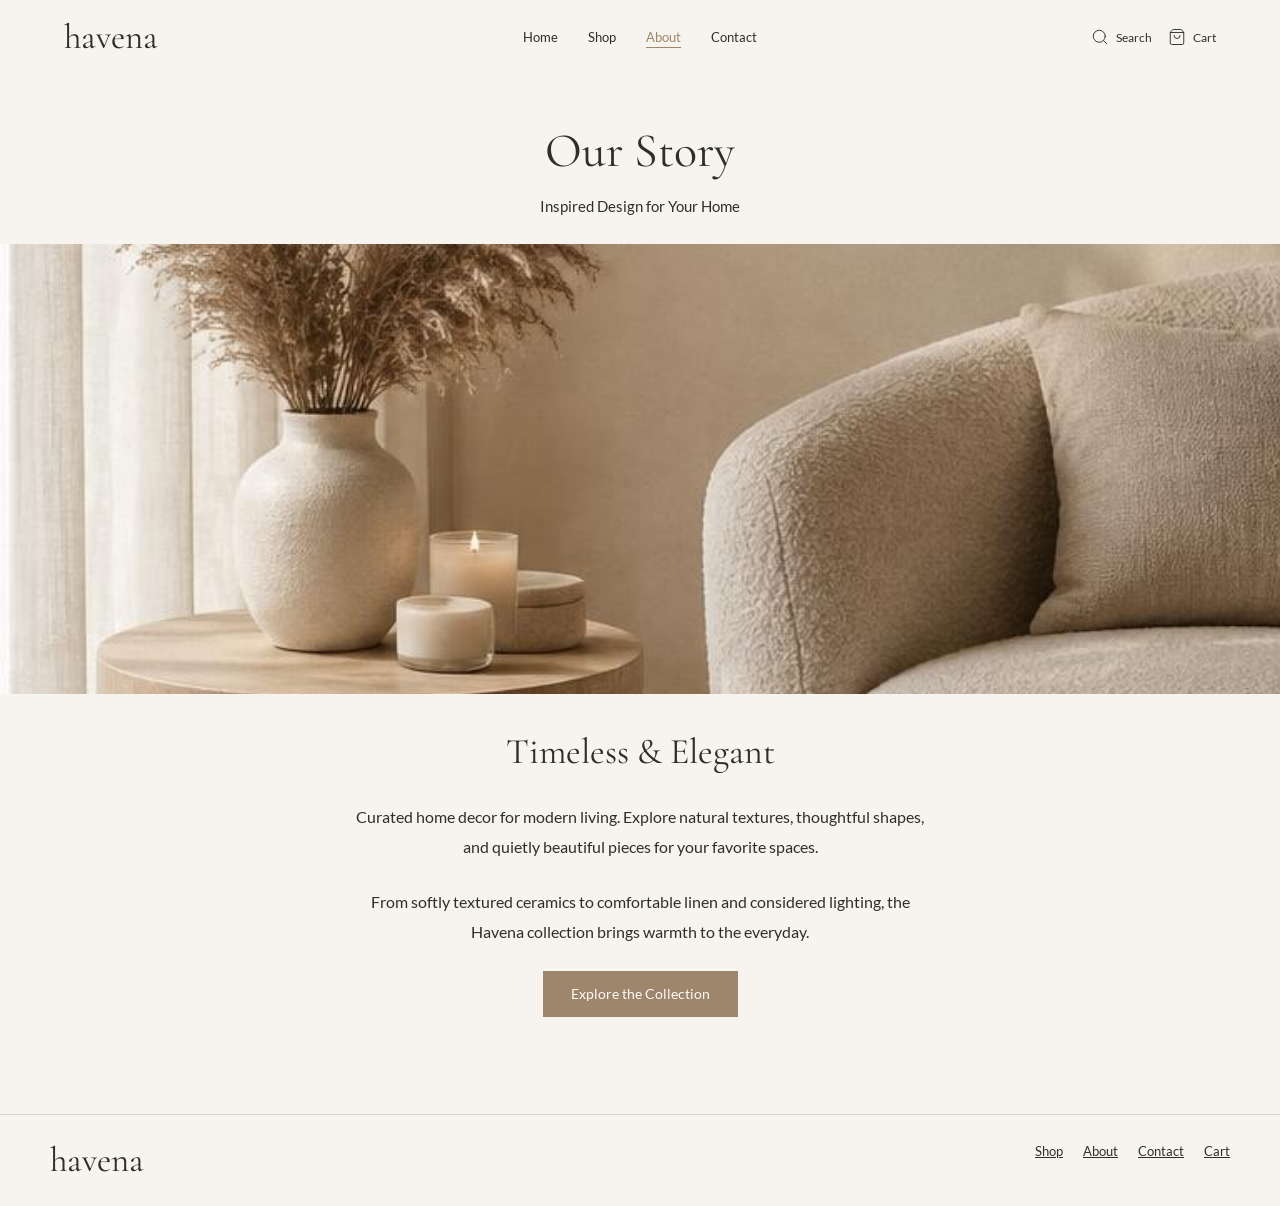
==== about.html @ e8639cec "first draft" ====
<!DOCTYPE html><html lang="en"><head><meta charset="utf-8"><meta name="viewport" content="width=device-width, initial-scale=1"><title>Our Story — Havena</title><meta name="description" content="Discover the inspiration behind Havena’s timeless home collection."><meta property="og:title" content="Our Story — Havena"><meta property="og:description" content="Discover the inspiration behind Havena’s timeless home collection."><meta property="og:type" content="website"><meta name="twitter:card" content="summary_large_image"><link rel="stylesheet" href="css/shared.css"><link rel="stylesheet" href="css/pages/about.css"><script defer src="js/catalog.js"></script><script defer src="js/main.js"></script></head><body data-page="about"><div class="havena-site"><header class="site-header"><a aria-label="Havena home" class="wordmark" href="index.html">havena</a><nav aria-label="Main navigation" class="desktop-nav"><a class="nav-link" href="index.html">Home</a><a class="nav-link" href="shop.html">Shop</a><a aria-current="page" class="nav-link" href="about.html">About</a><a class="nav-link" href="contact.html">Contact</a></nav><div class="header-actions"><button aria-label="Search products" class="header-action" data-search-open=""><svg aria-hidden="true" class="" fill="none" height="24" stroke="currentColor" stroke-linecap="round" stroke-linejoin="round" stroke-width="2" viewbox="0 0 24 24" width="24" xmlns="http://www.w3.org/2000/svg"><path d="m21 21-4.34-4.34"></path><circle cx="11" cy="11" r="8"></circle></svg><span>Search</span></button><a aria-label="Cart, 0 items" class="header-action" data-cart-link="" href="cart.html"><svg aria-hidden="true" class="" fill="none" height="24" stroke="currentColor" stroke-linecap="round" stroke-linejoin="round" stroke-width="2" viewbox="0 0 24 24" width="24" xmlns="http://www.w3.org/2000/svg"><path d="M16 10a4 4 0 0 1-8 0"></path><path d="M3.103 6.034h17.794"></path><path d="M3.4 5.467a2 2 0 0 0-.4 1.2V20a2 2 0 0 0 2 2h14a2 2 0 0 0 2-2V6.667a2 2 0 0 0-.4-1.2l-2-2.667A2 2 0 0 0 17 2H7a2 2 0 0 0-1.6.8z"></path></svg><span>Cart</span></a><button aria-expanded="false" aria-label="Open menu" class="mobile-toggle"><svg aria-hidden="true" class="" fill="none" height="24" stroke="currentColor" stroke-linecap="round" stroke-linejoin="round" stroke-width="2" viewbox="0 0 24 24" width="24" xmlns="http://www.w3.org/2000/svg"><path d="M4 5h16"></path><path d="M4 12h16"></path><path d="M4 19h16"></path></svg></button></div><nav aria-label="Mobile navigation" class="mobile-nav" hidden=""><a class="nav-link" href="index.html">Home</a><a class="nav-link" href="shop.html">Shop</a><a aria-current="page" class="nav-link" href="about.html">About</a><a class="nav-link" href="contact.html">Contact</a></nav></header><main><div class="page-heading"><h1>Our Story</h1><p>Inspired Design for Your Home</p></div><img class="about-cover" src="assets/images/our-story.jpg" alt="A quiet corner with natural textures and a linen chair"><section class="page-content about-copy"><h2>Timeless &amp; Elegant</h2><p>Curated home decor for modern living. Explore natural textures, thoughtful shapes, and quietly beautiful pieces for your favorite spaces.</p><p>From softly textured ceramics to comfortable linen and considered lighting, the Havena collection brings warmth to the everyday.</p><a class="store-button" href="shop.html">Explore the Collection</a></section></main><footer class="site-footer"><a href="index.html" class="wordmark">havena</a><nav aria-label="Footer navigation"><a href="shop.html">Shop</a><a href="about.html">About</a><a href="contact.html">Contact</a><a href="cart.html">Cart</a></nav></footer></div><dialog id="shop-dialog" class="shop-modal" aria-labelledby="modal-title"><button class="modal-close" aria-label="Close dialog">×</button><h2 class="modal-title" id="modal-title"></h2><div id="modal-content"></div></dialog></body></html>
---- css/shared.css ----
@import url("pages/home.css");
@font-face {
  font-family: 'Cormorant Garamond';
  font-style: normal;
  font-weight: 400;
  font-display: swap;
  src: url(../assets/fonts/font-1.ttf) format('truetype');
}
@font-face {
  font-family: 'Cormorant Garamond';
  font-style: normal;
  font-weight: 500;
  font-display: swap;
  src: url(../assets/fonts/font-2.ttf) format('truetype');
}
@font-face {
  font-family: 'Lato';
  font-style: normal;
  font-weight: 400;
  font-display: swap;
  src: url(../assets/fonts/font-3.ttf) format('truetype');
}
@font-face {
  font-family: 'Lato';
  font-style: normal;
  font-weight: 700;
  font-display: swap;
  src: url(../assets/fonts/font-4.ttf) format('truetype');
}

:root{
  --radius: 0.25rem;
  --background: oklch(0.965 0.008 70);
  --foreground: oklch(0.30 0.012 60);
  --canvas: oklch(0.938 0.009 70);
  --shadow-storefront: 0 5px 22px oklch(0.3 0.012 60 / 10%);
  --card: oklch(1 0 0);
  --card-foreground: oklch(0.129 0.042 264.695);
  --popover: oklch(1 0 0);
  --popover-foreground: oklch(0.129 0.042 264.695);
  --primary: oklch(0.636 0.047 70);
  --primary-foreground: oklch(0.99 0.005 70);
  --secondary: oklch(0.95 0.012 65);
  --secondary-foreground: oklch(0.30 0.012 60);
  --muted: oklch(0.92 0.015 70);
  --muted-foreground: oklch(0.54 0.012 60);
  --accent: oklch(0.93 0.016 70);
  --accent-foreground: oklch(0.30 0.012 60);
  --destructive: oklch(0.577 0.245 27.325);
  --destructive-foreground: oklch(0.984 0.003 247.858);
  --border: oklch(0.865 0.015 70);
  --input: oklch(0.865 0.015 70);
  --ring: oklch(0.636 0.047 70);
  --chart-1: oklch(0.646 0.222 41.116);
  --chart-2: oklch(0.6 0.118 184.704);
  --chart-3: oklch(0.398 0.07 227.392);
  --chart-4: oklch(0.828 0.189 84.429);
  --chart-5: oklch(0.769 0.188 70.08);
  --sidebar: oklch(0.984 0.003 247.858);
  --sidebar-foreground: oklch(0.129 0.042 264.695);
  --sidebar-primary: oklch(0.208 0.042 265.755);
  --sidebar-primary-foreground: oklch(0.984 0.003 247.858);
  --sidebar-accent: oklch(0.968 0.007 247.896);
  --sidebar-accent-foreground: oklch(0.208 0.042 265.755);
  --sidebar-border: oklch(0.929 0.013 255.508);
  --sidebar-ring: oklch(0.704 0.04 256.788);
--font-display:"Cormorant Garamond",Georgia,serif;--font-sans:"Lato",Arial,sans-serif;}
*{box-sizing:border-box}body{margin:0;background:var(--canvas);color:var(--foreground);font-family:var(--font-sans);-webkit-font-smoothing:antialiased}html{scroll-behavior:smooth}h1,h2{font-family:var(--font-display)}a{color:inherit}button,input{font:inherit}button{cursor:pointer;border:0;display:inline-flex;align-items:center;justify-content:center;gap:8px;background:transparent;color:inherit}button:focus-visible,a:focus-visible{outline:2px solid var(--ring);outline-offset:3px}button svg{width:16px;height:16px;flex-shrink:0}button:hover{background:var(--accent)}.store-button{background:var(--primary);color:var(--primary-foreground)}.store-button:hover{filter:brightness(.95);background:var(--primary)}.sr-only{position:absolute;width:1px;height:1px;overflow:hidden;clip:rect(0,0,0,0)}.mobile-toggle{width:36px;height:36px}.mobile-nav[hidden]{display:none}dialog{border:1px solid var(--border);color:var(--foreground);width:calc(100% - 40px);margin:auto}dialog::backdrop{background:oklch(.2 0 0 / 65%)}.modal-close{position:absolute;right:12px;top:12px;width:30px;height:30px;font-size:24px}.modal-title{margin:0}.quantity-controls button{border:1px solid var(--border)}.result-button{padding:8px 0}.bag-row>span{white-space:nowrap}.catalog-filter button{padding:6px 10px}

.havena-site{width:100%;min-height:100dvh;margin:0;background:var(--background)}
a.store-button{display:inline-flex;align-items:center;justify-content:center;text-decoration:none}.header-action{text-decoration:none;display:inline-flex;align-items:center}.site-footer{display:flex;flex-wrap:wrap;justify-content:space-between;gap:20px;padding:28px 50px;border-top:1px solid var(--border);font-size:13px}.site-footer nav{display:flex;gap:20px}.page-heading{text-align:center;padding:48px 24px 24px}.page-heading h1{font-size:48px;font-weight:400;margin:0 0 14px}.page-heading p{font-size:15px;line-height:1.7;margin:0}.page-content{padding:24px 50px 55px;min-height:420px}input,select,textarea{border:1px solid var(--border);background:var(--background);color:var(--foreground);font:inherit;padding:12px;max-width:100%}textarea{resize:vertical}label{font-size:14px}.form-field{display:grid;gap:8px}.status{font-size:14px;line-height:1.6}.nav-link[aria-current=page]{color:var(--primary);text-decoration:underline;text-underline-offset:5px}.header-action[aria-current=page]{color:var(--primary)}.store-button{border-radius:0;min-width:162px;height:46px;font-weight:400;font-size:14px;padding:0 28px;box-shadow:none}.remove-item{font-size:12px;text-decoration:underline;margin-top:8px;padding:3px 0}.bag-row>span{white-space:nowrap}.empty-cart{text-align:center;padding:65px 10px}.empty-cart h2{font-size:32px;font-weight:400}.empty-cart p{line-height:1.7}.sr-only{white-space:nowrap}@media(max-width:600px){.page-heading{padding:35px 22px 18px}.page-heading h1{font-size:38px}.page-content{padding:18px 22px 38px}.site-footer{padding:24px 22px}.bag-row{gap:12px}.bag-row>span{font-size:13px}}
---- css/pages/about.css ----
.about-cover{width:100%;height:450px;object-fit:cover;object-position:center 58%;display:block}.about-copy{max-width:670px;margin:auto;text-align:center;line-height:1.9}.about-copy h2{font-size:36px;font-weight:400;margin:0 0 16px}.about-copy p{font-size:16px;margin-bottom:24px}@media(max-width:600px){.about-cover{height:330px}.about-copy h2{font-size:30px}}
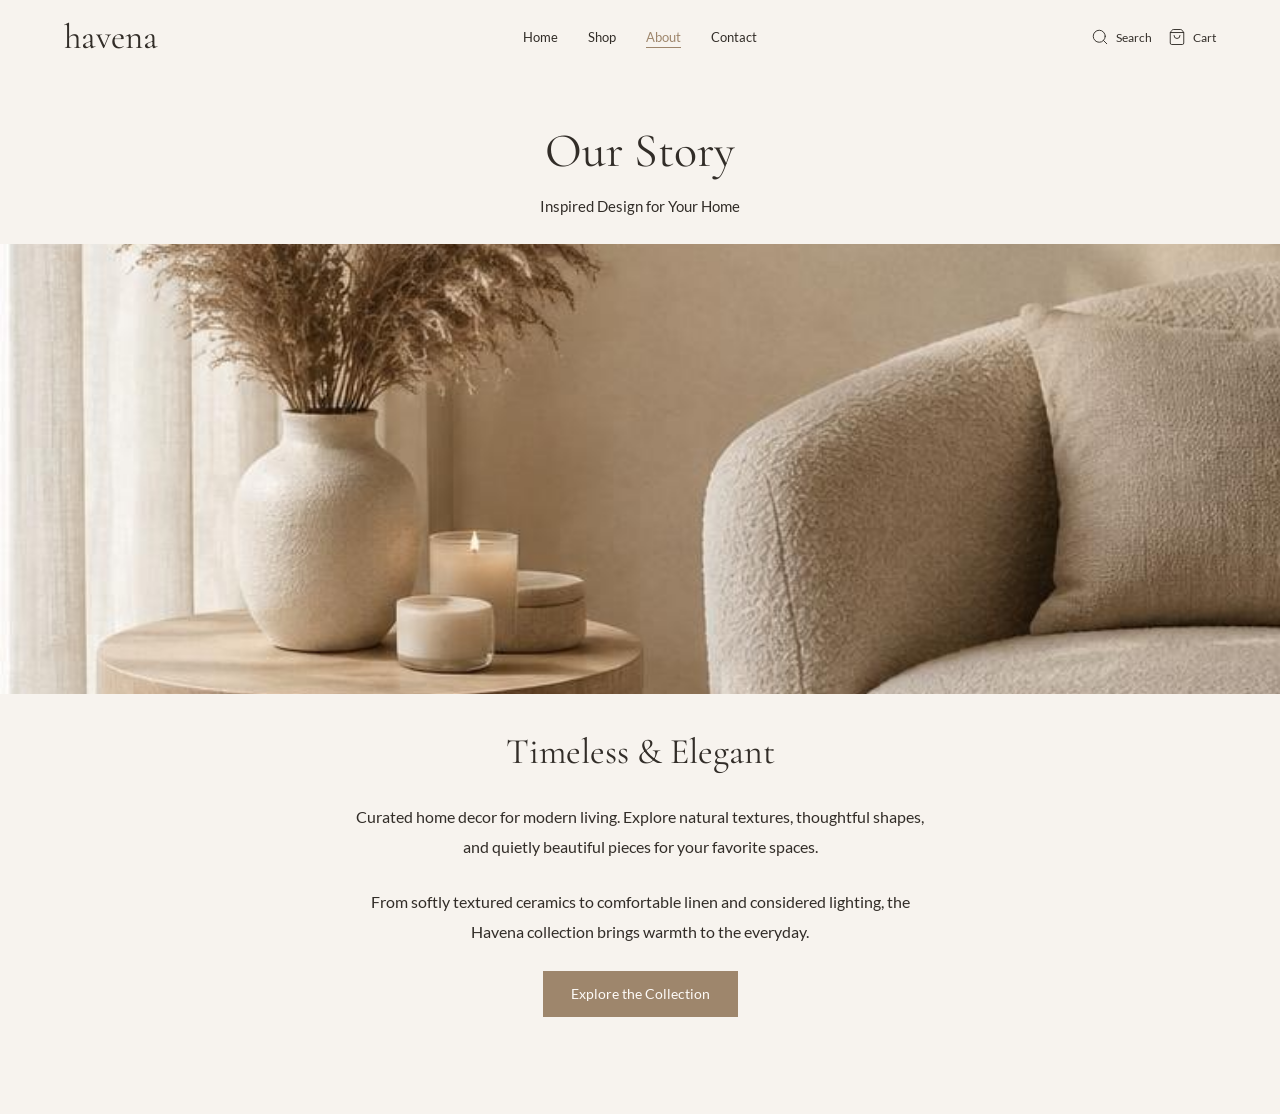
==== commit 566aae80: "update" ====
--- a/about.html
+++ b/about.html
@@ -1 +1,78 @@
-<!DOCTYPE html><html lang="en"><head><meta charset="utf-8"><meta name="viewport" content="width=device-width, initial-scale=1"><title>Our Story — Havena</title><meta name="description" content="Discover the inspiration behind Havena’s timeless home collection."><meta property="og:title" content="Our Story — Havena"><meta property="og:description" content="Discover the inspiration behind Havena’s timeless home collection."><meta property="og:type" content="website"><meta name="twitter:card" content="summary_large_image"><link rel="stylesheet" href="css/shared.css"><link rel="stylesheet" href="css/pages/about.css"><script defer src="js/catalog.js"></script><script defer src="js/main.js"></script></head><body data-page="about"><div class="havena-site"><header class="site-header"><a aria-label="Havena home" class="wordmark" href="index.html">havena</a><nav aria-label="Main navigation" class="desktop-nav"><a class="nav-link" href="index.html">Home</a><a class="nav-link" href="shop.html">Shop</a><a aria-current="page" class="nav-link" href="about.html">About</a><a class="nav-link" href="contact.html">Contact</a></nav><div class="header-actions"><button aria-label="Search products" class="header-action" data-search-open=""><svg aria-hidden="true" class="" fill="none" height="24" stroke="currentColor" stroke-linecap="round" stroke-linejoin="round" stroke-width="2" viewbox="0 0 24 24" width="24" xmlns="http://www.w3.org/2000/svg"><path d="m21 21-4.34-4.34"></path><circle cx="11" cy="11" r="8"></circle></svg><span>Search</span></button><a aria-label="Cart, 0 items" class="header-action" data-cart-link="" href="cart.html"><svg aria-hidden="true" class="" fill="none" height="24" stroke="currentColor" stroke-linecap="round" stroke-linejoin="round" stroke-width="2" viewbox="0 0 24 24" width="24" xmlns="http://www.w3.org/2000/svg"><path d="M16 10a4 4 0 0 1-8 0"></path><path d="M3.103 6.034h17.794"></path><path d="M3.4 5.467a2 2 0 0 0-.4 1.2V20a2 2 0 0 0 2 2h14a2 2 0 0 0 2-2V6.667a2 2 0 0 0-.4-1.2l-2-2.667A2 2 0 0 0 17 2H7a2 2 0 0 0-1.6.8z"></path></svg><span>Cart</span></a><button aria-expanded="false" aria-label="Open menu" class="mobile-toggle"><svg aria-hidden="true" class="" fill="none" height="24" stroke="currentColor" stroke-linecap="round" stroke-linejoin="round" stroke-width="2" viewbox="0 0 24 24" width="24" xmlns="http://www.w3.org/2000/svg"><path d="M4 5h16"></path><path d="M4 12h16"></path><path d="M4 19h16"></path></svg></button></div><nav aria-label="Mobile navigation" class="mobile-nav" hidden=""><a class="nav-link" href="index.html">Home</a><a class="nav-link" href="shop.html">Shop</a><a aria-current="page" class="nav-link" href="about.html">About</a><a class="nav-link" href="contact.html">Contact</a></nav></header><main><div class="page-heading"><h1>Our Story</h1><p>Inspired Design for Your Home</p></div><img class="about-cover" src="assets/images/our-story.jpg" alt="A quiet corner with natural textures and a linen chair"><section class="page-content about-copy"><h2>Timeless &amp; Elegant</h2><p>Curated home decor for modern living. Explore natural textures, thoughtful shapes, and quietly beautiful pieces for your favorite spaces.</p><p>From softly textured ceramics to comfortable linen and considered lighting, the Havena collection brings warmth to the everyday.</p><a class="store-button" href="shop.html">Explore the Collection</a></section></main><footer class="site-footer"><a href="index.html" class="wordmark">havena</a><nav aria-label="Footer navigation"><a href="shop.html">Shop</a><a href="about.html">About</a><a href="contact.html">Contact</a><a href="cart.html">Cart</a></nav></footer></div><dialog id="shop-dialog" class="shop-modal" aria-labelledby="modal-title"><button class="modal-close" aria-label="Close dialog">×</button><h2 class="modal-title" id="modal-title"></h2><div id="modal-content"></div></dialog></body></html>+<!DOCTYPE html>
+<html lang="en">
+  <head>
+    <meta charset="utf-8">
+    <meta name="viewport" content="width=device-width, initial-scale=1">
+    <title>Our Story — Havena</title>
+    <meta name="description" content="Discover the inspiration behind Havena’s timeless home collection.">
+    <meta property="og:title" content="Our Story — Havena">
+    <meta property="og:description" content="Discover the inspiration behind Havena’s timeless home collection.">
+    <meta property="og:type" content="website">
+    <meta name="twitter:card" content="summary_large_image">
+    <link rel="stylesheet" href="css/shared.css">
+    <link rel="stylesheet" href="css/pages/about.css">
+    <script defer src="js/catalog.js"></script>
+    <script defer src="js/main.js"></script>
+  </head>
+  <body data-page="about">
+    <div class="havena-site">
+      <header class="site-header">
+        <a aria-label="Havena home" class="wordmark" href="index.html">havena</a>
+        <nav aria-label="Main navigation" class="desktop-nav">
+          <a class="nav-link" href="index.html">Home</a>
+          <a class="nav-link" href="shop.html">Shop</a>
+          <a aria-current="page" class="nav-link" href="about.html">About</a>
+          <a class="nav-link" href="contact.html">Contact</a>
+        </nav>
+        <div class="header-actions">
+          <button aria-label="Search products" class="header-action" data-search-open="">
+            <svg aria-hidden="true" class="" fill="none" height="24" stroke="currentColor" stroke-linecap="round" stroke-linejoin="round" stroke-width="2" viewbox="0 0 24 24" width="24" xmlns="http://www.w3.org/2000/svg">
+              <path d="m21 21-4.34-4.34"></path>
+              <circle cx="11" cy="11" r="8"></circle>
+            </svg>
+            <span>Search</span>
+          </button>
+          <a aria-label="Cart, 0 items" class="header-action" data-cart-link="" href="cart.html">
+            <svg aria-hidden="true" class="" fill="none" height="24" stroke="currentColor" stroke-linecap="round" stroke-linejoin="round" stroke-width="2" viewbox="0 0 24 24" width="24" xmlns="http://www.w3.org/2000/svg">
+              <path d="M16 10a4 4 0 0 1-8 0"></path>
+              <path d="M3.103 6.034h17.794"></path>
+              <path d="M3.4 5.467a2 2 0 0 0-.4 1.2V20a2 2 0 0 0 2 2h14a2 2 0 0 0 2-2V6.667a2 2 0 0 0-.4-1.2l-2-2.667A2 2 0 0 0 17 2H7a2 2 0 0 0-1.6.8z"></path>
+            </svg>
+            <span>Cart</span>
+          </a>
+          <button aria-expanded="false" aria-label="Open menu" class="mobile-toggle">
+            <svg aria-hidden="true" class="" fill="none" height="24" stroke="currentColor" stroke-linecap="round" stroke-linejoin="round" stroke-width="2" viewbox="0 0 24 24" width="24" xmlns="http://www.w3.org/2000/svg">
+              <path d="M4 5h16"></path>
+              <path d="M4 12h16"></path>
+              <path d="M4 19h16"></path>
+            </svg>
+          </button>
+        </div>
+        <nav aria-label="Mobile navigation" class="mobile-nav" hidden="">
+          <a class="nav-link" href="index.html">Home</a>
+          <a class="nav-link" href="shop.html">Shop</a>
+          <a aria-current="page" class="nav-link" href="about.html">About</a>
+          <a class="nav-link" href="contact.html">Contact</a>
+        </nav>
+      </header>
+      <main>
+        <div class="page-heading">
+          <h1>Our Story</h1>
+          <p>Inspired Design for Your Home</p>
+        </div>
+        <img class="about-cover" src="assets/images/our-story.jpg" alt="A quiet corner with natural textures and a linen chair">
+        <section class="page-content about-copy">
+          <h2>Timeless &amp; Elegant</h2>
+          <p>Curated home decor for modern living. Explore natural textures, thoughtful shapes, and quietly beautiful pieces for your favorite spaces.</p>
+          <p>From softly textured ceramics to comfortable linen and considered lighting, the Havena collection brings warmth to the everyday.</p>
+          <a class="store-button" href="shop.html">Explore the Collection</a>
+        </section>
+      </main>
+    </div>
+    <dialog id="shop-dialog" class="shop-modal" aria-labelledby="modal-title">
+      <button class="modal-close" aria-label="Close dialog">×</button>
+      <h2 class="modal-title" id="modal-title"></h2>
+      <div id="modal-content"></div>
+    </dialog>
+  </body>
+</html>
--- a/css/shared.css
+++ b/css/shared.css
@@ -1,4 +1,5 @@
 @import url("pages/home.css");
+
 @font-face {
   font-family: 'Cormorant Garamond';
   font-style: normal;
@@ -6,6 +7,7 @@
   font-display: swap;
   src: url(../assets/fonts/font-1.ttf) format('truetype');
 }
+
 @font-face {
   font-family: 'Cormorant Garamond';
   font-style: normal;
@@ -13,6 +15,7 @@
   font-display: swap;
   src: url(../assets/fonts/font-2.ttf) format('truetype');
 }
+
 @font-face {
   font-family: 'Lato';
   font-style: normal;
@@ -20,6 +23,7 @@
   font-display: swap;
   src: url(../assets/fonts/font-3.ttf) format('truetype');
 }
+
 @font-face {
   font-family: 'Lato';
   font-style: normal;
@@ -28,7 +32,7 @@
   src: url(../assets/fonts/font-4.ttf) format('truetype');
 }
 
-:root{
+:root {
   --radius: 0.25rem;
   --background: oklch(0.965 0.008 70);
   --foreground: oklch(0.30 0.012 60);
@@ -64,8 +68,291 @@
   --sidebar-accent-foreground: oklch(0.208 0.042 265.755);
   --sidebar-border: oklch(0.929 0.013 255.508);
   --sidebar-ring: oklch(0.704 0.04 256.788);
---font-display:"Cormorant Garamond",Georgia,serif;--font-sans:"Lato",Arial,sans-serif;}
-*{box-sizing:border-box}body{margin:0;background:var(--canvas);color:var(--foreground);font-family:var(--font-sans);-webkit-font-smoothing:antialiased}html{scroll-behavior:smooth}h1,h2{font-family:var(--font-display)}a{color:inherit}button,input{font:inherit}button{cursor:pointer;border:0;display:inline-flex;align-items:center;justify-content:center;gap:8px;background:transparent;color:inherit}button:focus-visible,a:focus-visible{outline:2px solid var(--ring);outline-offset:3px}button svg{width:16px;height:16px;flex-shrink:0}button:hover{background:var(--accent)}.store-button{background:var(--primary);color:var(--primary-foreground)}.store-button:hover{filter:brightness(.95);background:var(--primary)}.sr-only{position:absolute;width:1px;height:1px;overflow:hidden;clip:rect(0,0,0,0)}.mobile-toggle{width:36px;height:36px}.mobile-nav[hidden]{display:none}dialog{border:1px solid var(--border);color:var(--foreground);width:calc(100% - 40px);margin:auto}dialog::backdrop{background:oklch(.2 0 0 / 65%)}.modal-close{position:absolute;right:12px;top:12px;width:30px;height:30px;font-size:24px}.modal-title{margin:0}.quantity-controls button{border:1px solid var(--border)}.result-button{padding:8px 0}.bag-row>span{white-space:nowrap}.catalog-filter button{padding:6px 10px}
-
-.havena-site{width:100%;min-height:100dvh;margin:0;background:var(--background)}
-a.store-button{display:inline-flex;align-items:center;justify-content:center;text-decoration:none}.header-action{text-decoration:none;display:inline-flex;align-items:center}.site-footer{display:flex;flex-wrap:wrap;justify-content:space-between;gap:20px;padding:28px 50px;border-top:1px solid var(--border);font-size:13px}.site-footer nav{display:flex;gap:20px}.page-heading{text-align:center;padding:48px 24px 24px}.page-heading h1{font-size:48px;font-weight:400;margin:0 0 14px}.page-heading p{font-size:15px;line-height:1.7;margin:0}.page-content{padding:24px 50px 55px;min-height:420px}input,select,textarea{border:1px solid var(--border);background:var(--background);color:var(--foreground);font:inherit;padding:12px;max-width:100%}textarea{resize:vertical}label{font-size:14px}.form-field{display:grid;gap:8px}.status{font-size:14px;line-height:1.6}.nav-link[aria-current=page]{color:var(--primary);text-decoration:underline;text-underline-offset:5px}.header-action[aria-current=page]{color:var(--primary)}.store-button{border-radius:0;min-width:162px;height:46px;font-weight:400;font-size:14px;padding:0 28px;box-shadow:none}.remove-item{font-size:12px;text-decoration:underline;margin-top:8px;padding:3px 0}.bag-row>span{white-space:nowrap}.empty-cart{text-align:center;padding:65px 10px}.empty-cart h2{font-size:32px;font-weight:400}.empty-cart p{line-height:1.7}.sr-only{white-space:nowrap}@media(max-width:600px){.page-heading{padding:35px 22px 18px}.page-heading h1{font-size:38px}.page-content{padding:18px 22px 38px}.site-footer{padding:24px 22px}.bag-row{gap:12px}.bag-row>span{font-size:13px}}
+  --font-display: "Cormorant Garamond", Georgia, serif;
+  --font-sans: "Lato", Arial, sans-serif;
+}
+
+* {
+  box-sizing: border-box;
+}
+
+body {
+  margin: 0;
+  background: var(--canvas);
+  color: var(--foreground);
+  font-family: var(--font-sans);
+  -webkit-font-smoothing: antialiased;
+}
+
+html {
+  scroll-behavior: smooth;
+}
+
+h1,
+h2 {
+  font-family: var(--font-display);
+}
+
+a {
+  color: inherit;
+}
+
+button,
+input {
+  font: inherit;
+}
+
+button {
+  cursor: pointer;
+  border: 0;
+  display: inline-flex;
+  align-items: center;
+  justify-content: center;
+  gap: 8px;
+  background: transparent;
+  color: inherit;
+}
+
+button:focus-visible,
+a:focus-visible {
+  outline: 2px solid var(--ring);
+  outline-offset: 3px;
+}
+
+button svg {
+  width: 16px;
+  height: 16px;
+  flex-shrink: 0;
+}
+
+button:hover {
+  background: var(--accent);
+}
+
+.store-button {
+  background: var(--primary);
+  color: var(--primary-foreground);
+}
+
+.store-button:hover {
+  filter: brightness(.95);
+  background: var(--primary);
+}
+
+.sr-only {
+  position: absolute;
+  width: 1px;
+  height: 1px;
+  overflow: hidden;
+  clip: rect(0, 0, 0, 0);
+}
+
+.mobile-toggle {
+  width: 36px;
+  height: 36px;
+}
+
+.mobile-nav[hidden] {
+  display: none;
+}
+
+dialog {
+  border: 1px solid var(--border);
+  color: var(--foreground);
+  width: calc(100% - 40px);
+  margin: auto;
+}
+
+dialog::backdrop {
+  background: oklch(.2 0 0 / 65%);
+}
+
+.modal-close {
+  position: absolute;
+  right: 12px;
+  top: 12px;
+  width: 30px;
+  height: 30px;
+  font-size: 24px;
+}
+
+.modal-title {
+  margin: 0;
+}
+
+.quantity-controls button {
+  border: 1px solid var(--border);
+}
+
+.result-button {
+  padding: 8px 0;
+}
+
+.bag-row>span {
+  white-space: nowrap;
+}
+
+.catalog-filter button {
+  padding: 6px 10px;
+}
+
+.havena-site {
+  width: 100%;
+  min-height: 100dvh;
+  margin: 0;
+  background: var(--background);
+}
+
+a.store-button {
+  display: inline-flex;
+  align-items: center;
+  justify-content: center;
+  text-decoration: none;
+}
+
+.header-action {
+  text-decoration: none;
+  display: inline-flex;
+  align-items: center;
+}
+
+.site-footer {
+  display: flex;
+  flex-wrap: wrap;
+  justify-content: space-between;
+  gap: 20px;
+  padding: 28px 50px;
+  border-top: 1px solid var(--border);
+  font-size: 13px;
+}
+
+.site-footer nav {
+  display: flex;
+  gap: 20px;
+}
+
+.page-heading {
+  text-align: center;
+  padding: 48px 24px 24px;
+}
+
+.page-heading h1 {
+  font-size: 48px;
+  font-weight: 400;
+  margin: 0 0 14px;
+}
+
+.page-heading p {
+  font-size: 15px;
+  line-height: 1.7;
+  margin: 0;
+}
+
+.page-content {
+  padding: 24px 50px 55px;
+  min-height: 420px;
+}
+
+input,
+select,
+textarea {
+  border: 1px solid var(--border);
+  background: var(--background);
+  color: var(--foreground);
+  font: inherit;
+  padding: 12px;
+  max-width: 100%;
+}
+
+textarea {
+  resize: vertical;
+}
+
+label {
+  font-size: 14px;
+}
+
+.form-field {
+  display: grid;
+  gap: 8px;
+}
+
+.status {
+  font-size: 14px;
+  line-height: 1.6;
+}
+
+.nav-link[aria-current=page] {
+  color: var(--primary);
+  text-decoration: underline;
+  text-underline-offset: 5px;
+}
+
+.header-action[aria-current=page] {
+  color: var(--primary);
+}
+
+.store-button {
+  border-radius: 0;
+  min-width: 162px;
+  height: 46px;
+  font-weight: 400;
+  font-size: 14px;
+  padding: 0 28px;
+  box-shadow: none;
+}
+
+.remove-item {
+  font-size: 12px;
+  text-decoration: underline;
+  margin-top: 8px;
+  padding: 3px 0;
+}
+
+.bag-row>span {
+  white-space: nowrap;
+}
+
+.empty-cart {
+  text-align: center;
+  padding: 65px 10px;
+}
+
+.empty-cart h2 {
+  font-size: 32px;
+  font-weight: 400;
+}
+
+.empty-cart p {
+  line-height: 1.7;
+}
+
+.sr-only {
+  white-space: nowrap;
+}
+
+@media (max-width: 600px) {
+  .page-heading {
+    padding: 35px 22px 18px;
+  }
+
+  .page-heading h1 {
+    font-size: 38px;
+  }
+
+  .page-content {
+    padding: 18px 22px 38px;
+  }
+
+  .site-footer {
+    padding: 24px 22px;
+  }
+
+  .bag-row {
+    gap: 12px;
+  }
+
+  .bag-row>span {
+    font-size: 13px;
+  }
+}
--- a/css/pages/about.css
+++ b/css/pages/about.css
@@ -1 +1,35 @@
-.about-cover{width:100%;height:450px;object-fit:cover;object-position:center 58%;display:block}.about-copy{max-width:670px;margin:auto;text-align:center;line-height:1.9}.about-copy h2{font-size:36px;font-weight:400;margin:0 0 16px}.about-copy p{font-size:16px;margin-bottom:24px}@media(max-width:600px){.about-cover{height:330px}.about-copy h2{font-size:30px}}
+.about-cover {
+  width: 100%;
+  height: 450px;
+  object-fit: cover;
+  object-position: center 58%;
+  display: block;
+}
+
+.about-copy {
+  max-width: 670px;
+  margin: auto;
+  text-align: center;
+  line-height: 1.9;
+}
+
+.about-copy h2 {
+  font-size: 36px;
+  font-weight: 400;
+  margin: 0 0 16px;
+}
+
+.about-copy p {
+  font-size: 16px;
+  margin-bottom: 24px;
+}
+
+@media (max-width: 600px) {
+  .about-cover {
+    height: 330px;
+  }
+
+  .about-copy h2 {
+    font-size: 30px;
+  }
+}
